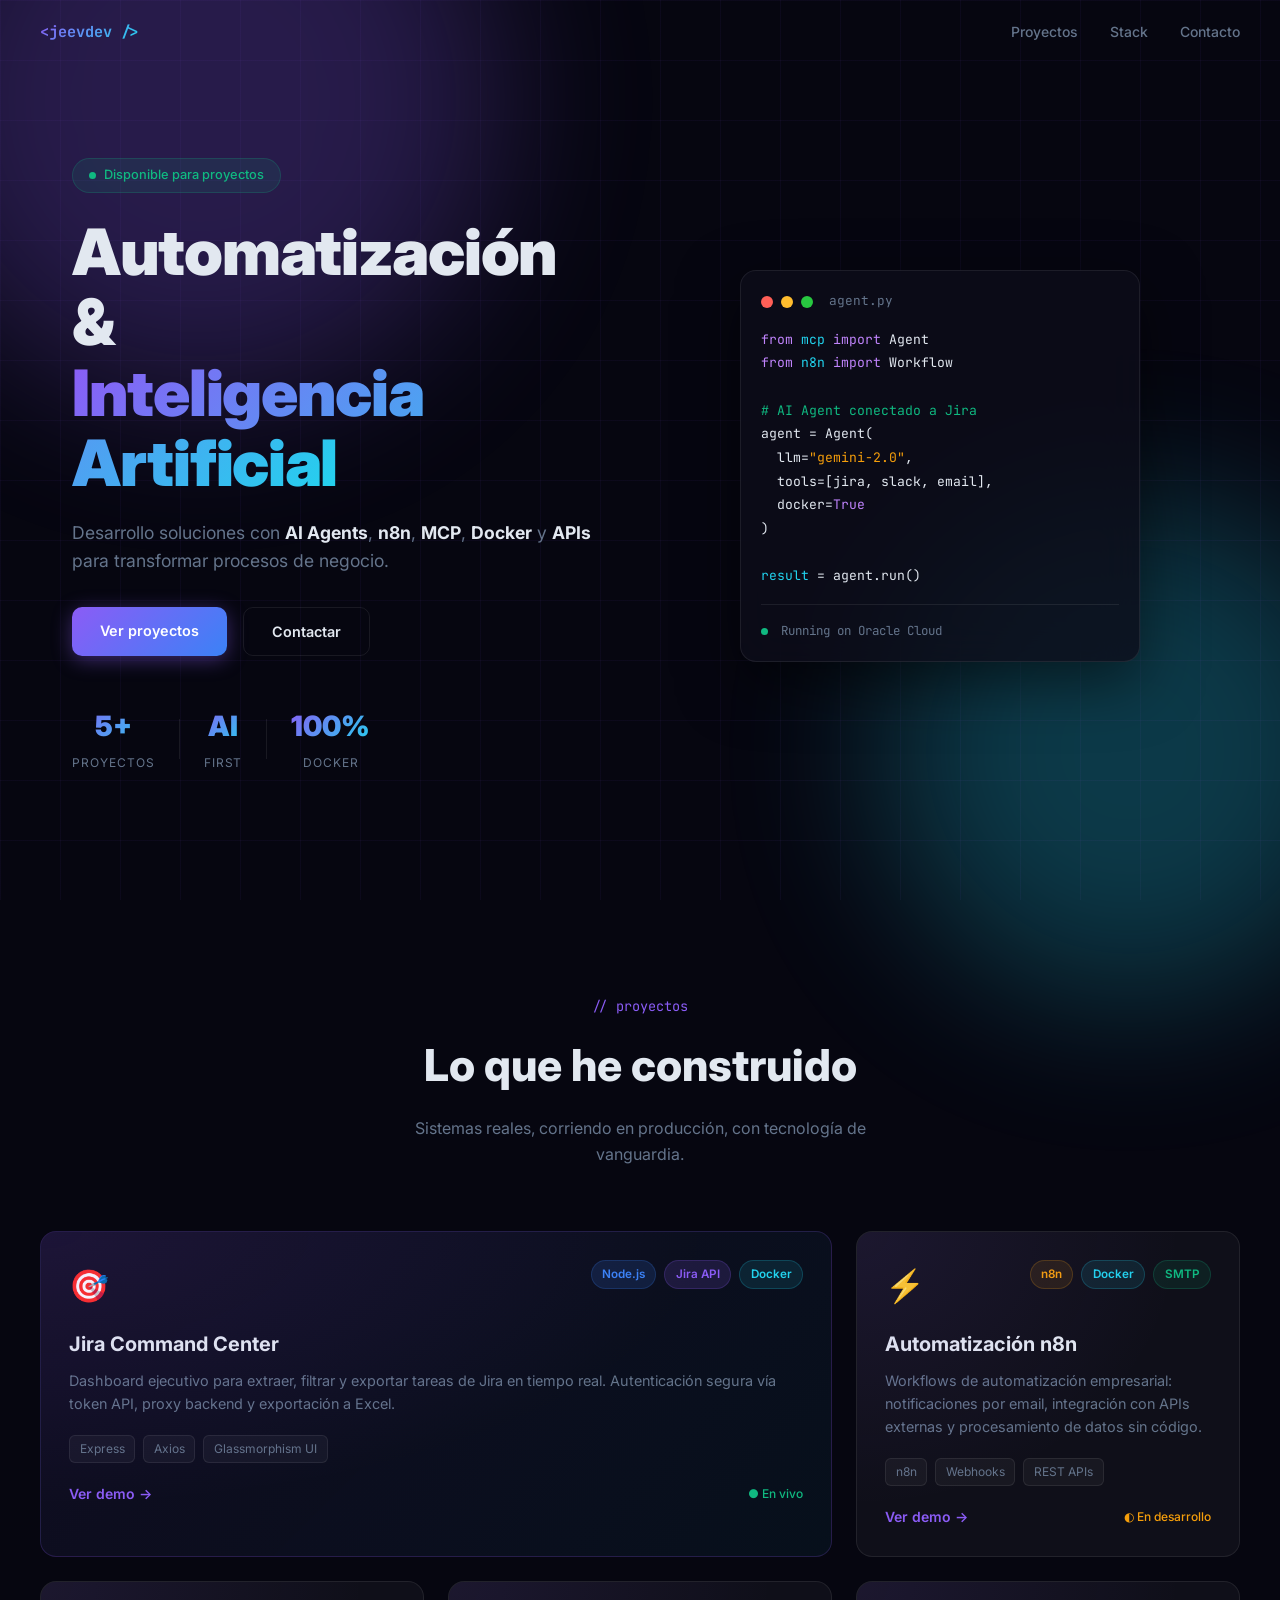
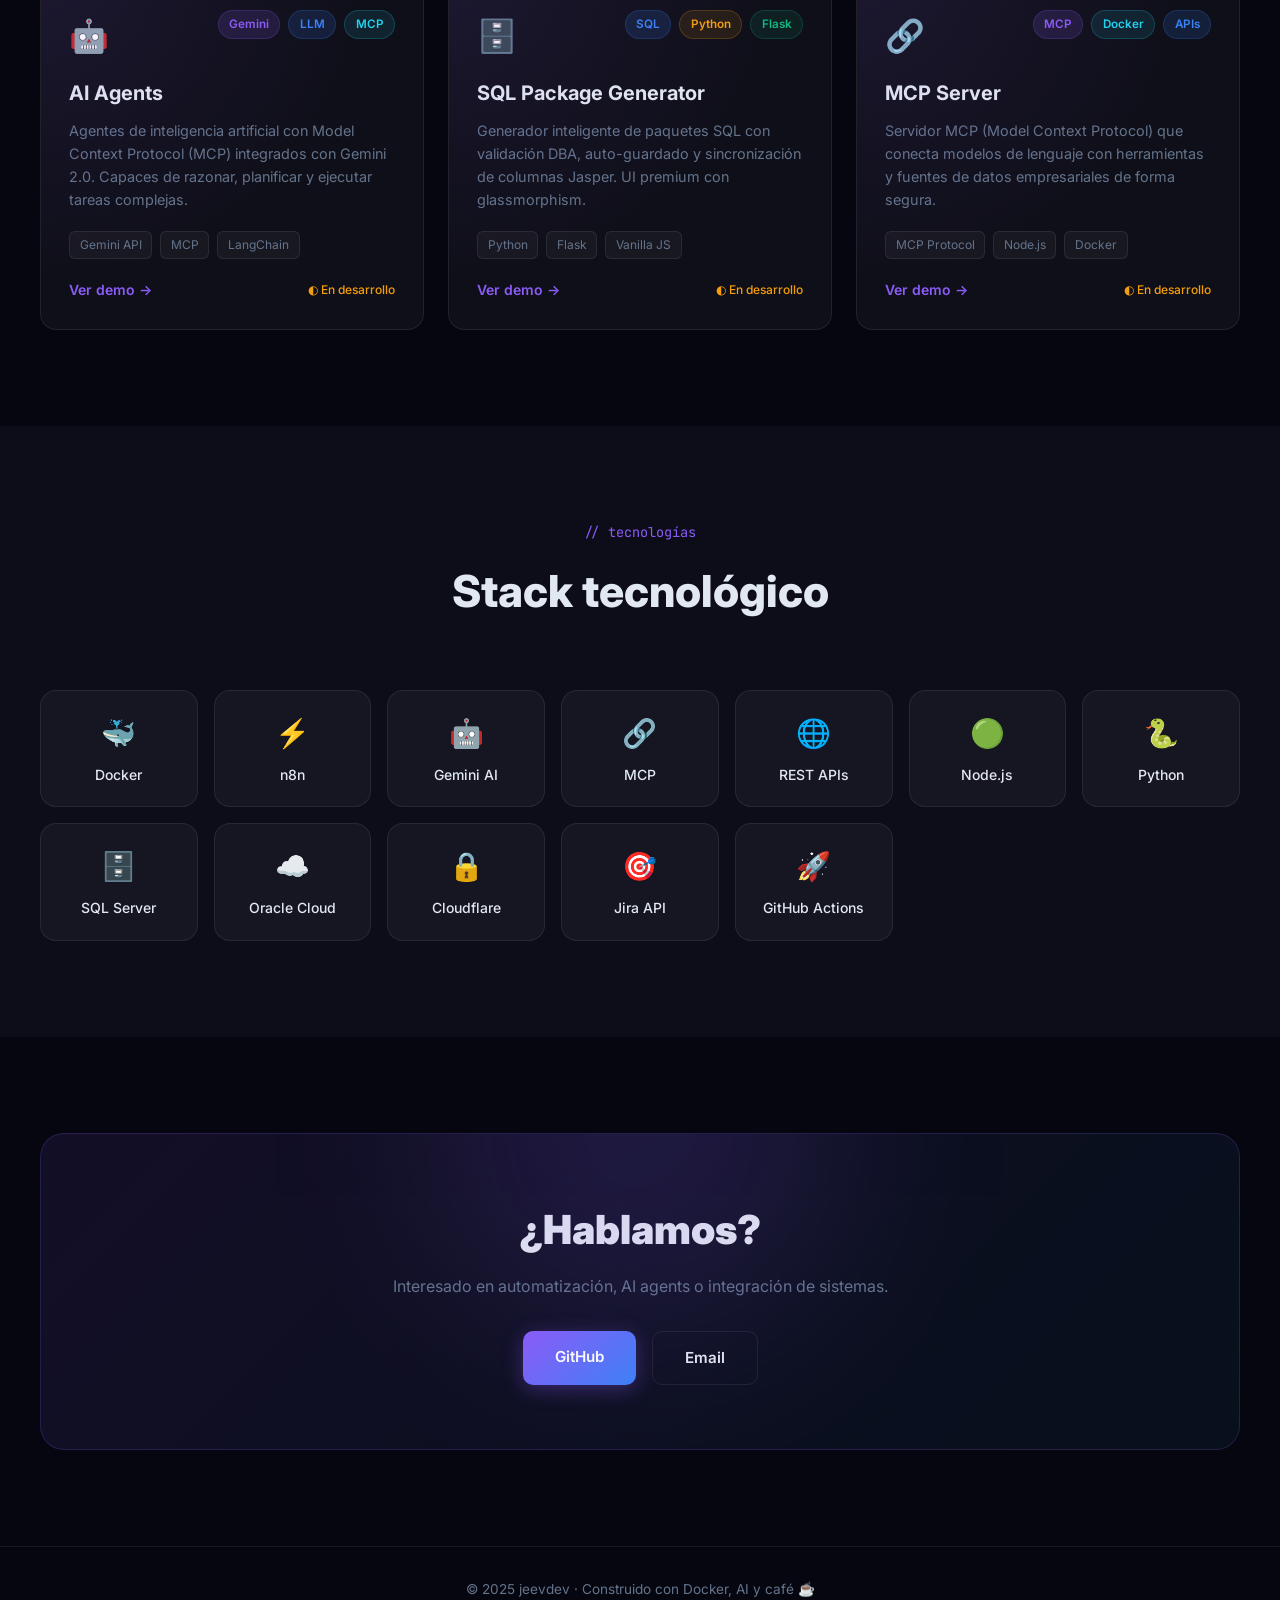
==== index.html @ 40d5c3b1 "feat: jeevdev portfolio inicial - AI Automation dev portfolio" ====
<!DOCTYPE html>
<html lang="es">
<head>
  <meta charset="UTF-8" />
  <meta name="viewport" content="width=device-width, initial-scale=1.0" />
  <title>jeevdev | Dev Portfolio — AI, Automation & APIs</title>
  <meta name="description" content="Portafolio de desarrollo jeevdev: AI Agents, n8n, MCP, Docker, APIs. Soluciones de automatización e inteligencia artificial." />
  <link rel="preconnect" href="https://fonts.googleapis.com" />
  <link href="https://fonts.googleapis.com/css2?family=Inter:wght@300;400;500;600;700;900&family=JetBrains+Mono:wght@400;700&display=swap" rel="stylesheet" />
  <link rel="stylesheet" href="styles.css" />
</head>
<body>

  <!-- ─── NAV ──────────────────────────────────────────── -->
  <nav class="nav" id="nav">
    <div class="nav-inner">
      <span class="nav-logo">&lt;jeevdev /&gt;</span>
      <ul class="nav-links">
        <li><a href="#proyectos">Proyectos</a></li>
        <li><a href="#stack">Stack</a></li>
        <li><a href="#contacto">Contacto</a></li>
      </ul>
    </div>
  </nav>

  <!-- ─── HERO ─────────────────────────────────────────── -->
  <section class="hero" id="hero">
    <div class="hero-bg">
      <div class="orb orb-1"></div>
      <div class="orb orb-2"></div>
      <div class="grid-bg"></div>
    </div>
    <div class="hero-content">
      <div class="hero-badge">
        <span class="badge-dot"></span>
        Disponible para proyectos
      </div>
      <h1 class="hero-title">
        Automatización &<br/>
        <span class="gradient-text">Inteligencia Artificial</span>
      </h1>
      <p class="hero-sub">
        Desarrollo soluciones con <strong>AI Agents</strong>, <strong>n8n</strong>, <strong>MCP</strong>,
        <strong>Docker</strong> y <strong>APIs</strong> para transformar procesos de negocio.
      </p>
      <div class="hero-ctas">
        <a href="#proyectos" class="btn btn-primary">Ver proyectos</a>
        <a href="#contacto" class="btn btn-ghost">Contactar</a>
      </div>
      <div class="hero-stats">
        <div class="stat">
          <span class="stat-num">5+</span>
          <span class="stat-label">Proyectos</span>
        </div>
        <div class="stat-divider"></div>
        <div class="stat">
          <span class="stat-num">AI</span>
          <span class="stat-label">First</span>
        </div>
        <div class="stat-divider"></div>
        <div class="stat">
          <span class="stat-num">100%</span>
          <span class="stat-label">Docker</span>
        </div>
      </div>
    </div>
    <div class="hero-visual">
      <div class="code-card">
        <div class="code-header">
          <span class="dot red"></span>
          <span class="dot yellow"></span>
          <span class="dot green"></span>
          <span class="code-title">agent.py</span>
        </div>
        <pre class="code-body"><span class="c-purple">from</span> <span class="c-cyan">mcp</span> <span class="c-purple">import</span> Agent
<span class="c-purple">from</span> <span class="c-cyan">n8n</span> <span class="c-purple">import</span> Workflow

<span class="c-green"># AI Agent conectado a Jira</span>
agent <span class="c-white">=</span> Agent(
  llm<span class="c-white">=</span><span class="c-yellow">"gemini-2.0"</span>,
  tools<span class="c-white">=</span>[jira, slack, email],
  docker<span class="c-white">=</span><span class="c-purple">True</span>
)

<span class="c-cyan">result</span> <span class="c-white">=</span> agent<span class="c-white">.</span>run()</pre>
        <div class="code-status">
          <span class="status-dot"></span> Running on Oracle Cloud
        </div>
      </div>
    </div>
  </section>

  <!-- ─── PROYECTOS ─────────────────────────────────────── -->
  <section class="section" id="proyectos">
    <div class="container">
      <div class="section-header">
        <span class="section-tag">// proyectos</span>
        <h2 class="section-title">Lo que he construido</h2>
        <p class="section-sub">Sistemas reales, corriendo en producción, con tecnología de vanguardia.</p>
      </div>

      <div class="projects-grid">

        <!-- Proyecto 1 -->
        <div class="project-card featured" id="proj-jira">
          <div class="card-glow"></div>
          <div class="card-top">
            <div class="card-icon">🎯</div>
            <div class="card-tags">
              <span class="tag tag-blue">Node.js</span>
              <span class="tag tag-purple">Jira API</span>
              <span class="tag tag-cyan">Docker</span>
            </div>
          </div>
          <h3 class="card-title">Jira Command Center</h3>
          <p class="card-desc">Dashboard ejecutivo para extraer, filtrar y exportar tareas de Jira en tiempo real. Autenticación segura vía token API, proxy backend y exportación a Excel.</p>
          <div class="card-stack">
            <span>Express</span><span>Axios</span><span>Glassmorphism UI</span>
          </div>
          <div class="card-footer">
            <a href="#" class="card-link demo-link" data-project="jira">Ver demo →</a>
            <span class="card-status online">● En vivo</span>
          </div>
        </div>

        <!-- Proyecto 2 -->
        <div class="project-card" id="proj-n8n">
          <div class="card-glow"></div>
          <div class="card-top">
            <div class="card-icon">⚡</div>
            <div class="card-tags">
              <span class="tag tag-orange">n8n</span>
              <span class="tag tag-cyan">Docker</span>
              <span class="tag tag-green">SMTP</span>
            </div>
          </div>
          <h3 class="card-title">Automatización n8n</h3>
          <p class="card-desc">Workflows de automatización empresarial: notificaciones por email, integración con APIs externas y procesamiento de datos sin código.</p>
          <div class="card-stack">
            <span>n8n</span><span>Webhooks</span><span>REST APIs</span>
          </div>
          <div class="card-footer">
            <a href="#" class="card-link demo-link" data-project="n8n">Ver demo →</a>
            <span class="card-status building">◐ En desarrollo</span>
          </div>
        </div>

        <!-- Proyecto 3 -->
        <div class="project-card" id="proj-ai">
          <div class="card-glow"></div>
          <div class="card-top">
            <div class="card-icon">🤖</div>
            <div class="card-tags">
              <span class="tag tag-purple">Gemini</span>
              <span class="tag tag-blue">LLM</span>
              <span class="tag tag-cyan">MCP</span>
            </div>
          </div>
          <h3 class="card-title">AI Agents</h3>
          <p class="card-desc">Agentes de inteligencia artificial con Model Context Protocol (MCP) integrados con Gemini 2.0. Capaces de razonar, planificar y ejecutar tareas complejas.</p>
          <div class="card-stack">
            <span>Gemini API</span><span>MCP</span><span>LangChain</span>
          </div>
          <div class="card-footer">
            <a href="#" class="card-link demo-link" data-project="ai">Ver demo →</a>
            <span class="card-status building">◐ En desarrollo</span>
          </div>
        </div>

        <!-- Proyecto 4 -->
        <div class="project-card" id="proj-sql">
          <div class="card-glow"></div>
          <div class="card-top">
            <div class="card-icon">🗄️</div>
            <div class="card-tags">
              <span class="tag tag-blue">SQL</span>
              <span class="tag tag-orange">Python</span>
              <span class="tag tag-green">Flask</span>
            </div>
          </div>
          <h3 class="card-title">SQL Package Generator</h3>
          <p class="card-desc">Generador inteligente de paquetes SQL con validación DBA, auto-guardado y sincronización de columnas Jasper. UI premium con glassmorphism.</p>
          <div class="card-stack">
            <span>Python</span><span>Flask</span><span>Vanilla JS</span>
          </div>
          <div class="card-footer">
            <a href="#" class="card-link demo-link" data-project="sql">Ver demo →</a>
            <span class="card-status building">◐ En desarrollo</span>
          </div>
        </div>

        <!-- Proyecto 5 -->
        <div class="project-card" id="proj-mcp">
          <div class="card-glow"></div>
          <div class="card-top">
            <div class="card-icon">🔗</div>
            <div class="card-tags">
              <span class="tag tag-purple">MCP</span>
              <span class="tag tag-cyan">Docker</span>
              <span class="tag tag-blue">APIs</span>
            </div>
          </div>
          <h3 class="card-title">MCP Server</h3>
          <p class="card-desc">Servidor MCP (Model Context Protocol) que conecta modelos de lenguaje con herramientas y fuentes de datos empresariales de forma segura.</p>
          <div class="card-stack">
            <span>MCP Protocol</span><span>Node.js</span><span>Docker</span>
          </div>
          <div class="card-footer">
            <a href="#" class="card-link demo-link" data-project="mcp">Ver demo →</a>
            <span class="card-status building">◐ En desarrollo</span>
          </div>
        </div>

      </div>
    </div>
  </section>

  <!-- ─── STACK ─────────────────────────────────────────── -->
  <section class="section section-dark" id="stack">
    <div class="container">
      <div class="section-header">
        <span class="section-tag">// tecnologías</span>
        <h2 class="section-title">Stack tecnológico</h2>
      </div>
      <div class="stack-grid">
        <div class="stack-item"><span class="stack-icon">🐳</span><span>Docker</span></div>
        <div class="stack-item"><span class="stack-icon">⚡</span><span>n8n</span></div>
        <div class="stack-item"><span class="stack-icon">🤖</span><span>Gemini AI</span></div>
        <div class="stack-item"><span class="stack-icon">🔗</span><span>MCP</span></div>
        <div class="stack-item"><span class="stack-icon">🌐</span><span>REST APIs</span></div>
        <div class="stack-item"><span class="stack-icon">🟢</span><span>Node.js</span></div>
        <div class="stack-item"><span class="stack-icon">🐍</span><span>Python</span></div>
        <div class="stack-item"><span class="stack-icon">🗄️</span><span>SQL Server</span></div>
        <div class="stack-item"><span class="stack-icon">☁️</span><span>Oracle Cloud</span></div>
        <div class="stack-item"><span class="stack-icon">🔒</span><span>Cloudflare</span></div>
        <div class="stack-item"><span class="stack-icon">🎯</span><span>Jira API</span></div>
        <div class="stack-item"><span class="stack-icon">🚀</span><span>GitHub Actions</span></div>
      </div>
    </div>
  </section>

  <!-- ─── CONTACTO ──────────────────────────────────────── -->
  <section class="section" id="contacto">
    <div class="container">
      <div class="contact-card">
        <div class="orb orb-contact"></div>
        <h2 class="contact-title">¿Hablamos?</h2>
        <p class="contact-sub">Interesado en automatización, AI agents o integración de sistemas.</p>
        <div class="contact-links">
          <a href="https://github.com/prosjeventos" class="contact-btn" target="_blank" rel="noopener"><!-- GitHub URL: actualizar si cambias tu username -->
            <span>GitHub</span>
          </a>
          <a href="mailto:prosjeventos@gmail.com" class="contact-btn contact-btn-ghost">
            <span>Email</span>
          </a>
        </div>
      </div>
    </div>
  </section>

  <!-- ─── FOOTER ────────────────────────────────────────── -->
  <footer class="footer">
    <p>© 2025 jeevdev · Construido con Docker, AI y café ☕</p>
  </footer>

  <script src="main.js"></script>
</body>
</html>
---- styles.css ----
/* ═══════════════════════════════════════════════
   ProjeventoS Portfolio — styles.css
   Dark theme, glassmorphism, premium feel
═══════════════════════════════════════════════ */

*, *::before, *::after { box-sizing: border-box; margin: 0; padding: 0; }

:root {
  --bg:        #060610;
  --bg2:       #0d0d1a;
  --surface:   rgba(255,255,255,0.04);
  --border:    rgba(255,255,255,0.08);
  --purple:    #8b5cf6;
  --cyan:      #22d3ee;
  --blue:      #3b82f6;
  --green:     #10b981;
  --orange:    #f59e0b;
  --text:      #e2e8f0;
  --muted:     #64748b;
  --radius:    16px;
}

html { scroll-behavior: smooth; }

body {
  font-family: 'Inter', sans-serif;
  background: var(--bg);
  color: var(--text);
  overflow-x: hidden;
  line-height: 1.6;
}

/* ─── NAV ──────────────────────────────────── */
.nav {
  position: fixed; top: 0; left: 0; right: 0;
  z-index: 100;
  padding: 0 2rem;
  border-bottom: 1px solid transparent;
  transition: all .3s ease;
}
.nav.scrolled {
  background: rgba(6,6,16,.85);
  backdrop-filter: blur(20px);
  border-color: var(--border);
}
.nav-inner {
  max-width: 1200px; margin: 0 auto;
  display: flex; align-items: center;
  justify-content: space-between;
  height: 64px;
}
.nav-logo {
  font-family: 'JetBrains Mono', monospace;
  font-size: .95rem; font-weight: 700;
  background: linear-gradient(135deg, var(--purple), var(--cyan));
  -webkit-background-clip: text; -webkit-text-fill-color: transparent;
}
.nav-links { list-style: none; display: flex; gap: 2rem; }
.nav-links a {
  color: var(--muted); text-decoration: none;
  font-size: .875rem; font-weight: 500;
  transition: color .2s;
}
.nav-links a:hover { color: var(--text); }

/* ─── HERO ─────────────────────────────────── */
.hero {
  min-height: 100vh;
  display: flex; align-items: center;
  padding: 6rem 2rem 4rem;
  position: relative; overflow: hidden;
  max-width: 1200px; margin: 0 auto;
  gap: 4rem;
}
.hero-bg {
  position: fixed; inset: 0; z-index: -1; pointer-events: none;
}
.orb {
  position: absolute; border-radius: 50%;
  filter: blur(80px); opacity: .25;
}
.orb-1 {
  width: 600px; height: 600px;
  background: var(--purple);
  top: -200px; left: -100px;
  animation: float 8s ease-in-out infinite;
}
.orb-2 {
  width: 500px; height: 500px;
  background: var(--cyan);
  bottom: -100px; right: -100px;
  animation: float 10s ease-in-out infinite reverse;
}
.grid-bg {
  position: absolute; inset: 0;
  background-image:
    linear-gradient(rgba(139,92,246,.05) 1px, transparent 1px),
    linear-gradient(90deg, rgba(139,92,246,.05) 1px, transparent 1px);
  background-size: 60px 60px;
}
@keyframes float {
  0%,100% { transform: translateY(0) scale(1); }
  50%      { transform: translateY(-30px) scale(1.05); }
}

.hero-content { flex: 1; max-width: 600px; }
.hero-badge {
  display: inline-flex; align-items: center; gap: .5rem;
  background: rgba(16,185,129,.1);
  border: 1px solid rgba(16,185,129,.2);
  color: var(--green);
  padding: .4rem 1rem; border-radius: 99px;
  font-size: .8rem; font-weight: 500;
  margin-bottom: 1.5rem;
}
.badge-dot {
  width: 7px; height: 7px; border-radius: 50%;
  background: var(--green);
  animation: pulse 2s ease-in-out infinite;
}
@keyframes pulse {
  0%,100% { opacity: 1; }
  50%      { opacity: .3; }
}
.hero-title {
  font-size: clamp(2.5rem, 5vw, 4rem);
  font-weight: 900; line-height: 1.1;
  letter-spacing: -.02em;
  margin-bottom: 1.25rem;
}
.gradient-text {
  background: linear-gradient(135deg, var(--purple) 0%, var(--cyan) 100%);
  -webkit-background-clip: text; -webkit-text-fill-color: transparent;
}
.hero-sub {
  color: var(--muted); font-size: 1.1rem;
  margin-bottom: 2rem; max-width: 520px;
}
.hero-sub strong { color: var(--text); }
.hero-ctas { display: flex; gap: 1rem; flex-wrap: wrap; margin-bottom: 3rem; }
.btn {
  padding: .75rem 1.75rem; border-radius: 10px;
  font-size: .9rem; font-weight: 600;
  text-decoration: none; transition: all .2s; cursor: pointer;
}
.btn-primary {
  background: linear-gradient(135deg, var(--purple), var(--blue));
  color: #fff; border: none;
  box-shadow: 0 4px 20px rgba(139,92,246,.4);
}
.btn-primary:hover { transform: translateY(-2px); box-shadow: 0 8px 30px rgba(139,92,246,.5); }
.btn-ghost {
  background: transparent; color: var(--text);
  border: 1px solid var(--border);
}
.btn-ghost:hover { background: var(--surface); border-color: var(--purple); }

.hero-stats { display: flex; align-items: center; gap: 1.5rem; }
.stat { text-align: center; }
.stat-num {
  display: block; font-size: 1.75rem; font-weight: 900;
  background: linear-gradient(135deg, var(--purple), var(--cyan));
  -webkit-background-clip: text; -webkit-text-fill-color: transparent;
}
.stat-label { font-size: .75rem; color: var(--muted); text-transform: uppercase; letter-spacing: .08em; }
.stat-divider { width: 1px; height: 40px; background: var(--border); }

/* ─── CODE CARD ─────────────────────────────── */
.hero-visual { flex: 1; display: flex; justify-content: center; }
.code-card {
  background: rgba(13,13,26,.8);
  border: 1px solid var(--border);
  border-radius: var(--radius);
  backdrop-filter: blur(20px);
  padding: 1.25rem;
  width: 100%; max-width: 400px;
  box-shadow: 0 20px 60px rgba(0,0,0,.5);
  animation: float 7s ease-in-out infinite;
}
.code-header {
  display: flex; align-items: center; gap: .5rem;
  margin-bottom: 1rem;
}
.dot { width: 12px; height: 12px; border-radius: 50%; }
.dot.red    { background: #ff5f57; }
.dot.yellow { background: #ffbd2e; }
.dot.green  { background: #28c840; }
.code-title { font-family: 'JetBrains Mono', monospace; font-size: .8rem; color: var(--muted); margin-left: .5rem; }
.code-body {
  font-family: 'JetBrains Mono', monospace;
  font-size: .82rem; line-height: 1.8;
  background: none; border: none; padding: 0;
  white-space: pre;
}
.c-purple { color: #c084fc; }
.c-cyan   { color: var(--cyan); }
.c-green  { color: var(--green); }
.c-yellow { color: var(--orange); }
.c-white  { color: var(--text); }
.code-status {
  margin-top: 1rem; padding-top: 1rem;
  border-top: 1px solid var(--border);
  font-size: .78rem; color: var(--muted);
  font-family: 'JetBrains Mono', monospace;
}
.status-dot {
  display: inline-block; width: 7px; height: 7px;
  background: var(--green); border-radius: 50%;
  animation: pulse 2s infinite; margin-right: .4rem;
}

/* ─── SECTIONS ──────────────────────────────── */
.section { padding: 6rem 2rem; }
.section-dark { background: var(--bg2); }
.container { max-width: 1200px; margin: 0 auto; }
.section-header { text-align: center; margin-bottom: 4rem; }
.section-tag {
  font-family: 'JetBrains Mono', monospace;
  font-size: .85rem; color: var(--purple);
  display: block; margin-bottom: .75rem;
}
.section-title { font-size: clamp(2rem, 4vw, 2.75rem); font-weight: 800; margin-bottom: 1rem; }
.section-sub { color: var(--muted); max-width: 500px; margin: 0 auto; }

/* ─── PROJECT CARDS ─────────────────────────── */
.projects-grid {
  display: grid;
  grid-template-columns: repeat(auto-fill, minmax(320px, 1fr));
  gap: 1.5rem;
}
.project-card {
  background: var(--surface);
  border: 1px solid var(--border);
  border-radius: var(--radius);
  padding: 1.75rem;
  position: relative; overflow: hidden;
  transition: all .3s ease;
  cursor: default;
}
.project-card:hover {
  border-color: rgba(139,92,246,.4);
  transform: translateY(-4px);
  box-shadow: 0 20px 40px rgba(0,0,0,.4);
}
.project-card.featured {
  grid-column: span 2;
  background: linear-gradient(135deg, rgba(139,92,246,.08), rgba(34,211,238,.05));
  border-color: rgba(139,92,246,.2);
}
.card-glow {
  position: absolute; inset: 0;
  background: radial-gradient(ellipse at top left, rgba(139,92,246,.1), transparent 60%);
  pointer-events: none;
}
.card-top { display: flex; align-items: flex-start; justify-content: space-between; margin-bottom: 1rem; }
.card-icon { font-size: 2rem; }
.card-tags { display: flex; gap: .5rem; flex-wrap: wrap; justify-content: flex-end; }
.tag {
  padding: .25rem .65rem; border-radius: 99px;
  font-size: .73rem; font-weight: 600;
}
.tag-blue   { background: rgba(59,130,246,.15); color: var(--blue); border: 1px solid rgba(59,130,246,.2); }
.tag-purple { background: rgba(139,92,246,.15); color: var(--purple); border: 1px solid rgba(139,92,246,.2); }
.tag-cyan   { background: rgba(34,211,238,.1); color: var(--cyan); border: 1px solid rgba(34,211,238,.2); }
.tag-orange { background: rgba(245,158,11,.1); color: var(--orange); border: 1px solid rgba(245,158,11,.2); }
.tag-green  { background: rgba(16,185,129,.1); color: var(--green); border: 1px solid rgba(16,185,129,.2); }

.card-title { font-size: 1.25rem; font-weight: 700; margin-bottom: .6rem; }
.card-desc  { color: var(--muted); font-size: .9rem; line-height: 1.6; margin-bottom: 1.25rem; }
.card-stack {
  display: flex; gap: .5rem; flex-wrap: wrap; margin-bottom: 1.25rem;
}
.card-stack span {
  font-size: .75rem; color: var(--muted);
  padding: .2rem .6rem;
  background: rgba(255,255,255,.04);
  border-radius: 6px;
  border: 1px solid var(--border);
}
.card-footer { display: flex; align-items: center; justify-content: space-between; }
.card-link {
  color: var(--purple); text-decoration: none; font-size: .875rem; font-weight: 600;
  transition: color .2s;
}
.card-link:hover { color: var(--cyan); }
.card-status { font-size: .75rem; font-weight: 500; }
.card-status.online  { color: var(--green); }
.card-status.building { color: var(--orange); }

/* ─── STACK GRID ────────────────────────────── */
.stack-grid {
  display: grid;
  grid-template-columns: repeat(auto-fill, minmax(140px, 1fr));
  gap: 1rem;
}
.stack-item {
  background: var(--surface);
  border: 1px solid var(--border);
  border-radius: var(--radius);
  padding: 1.25rem 1rem;
  display: flex; flex-direction: column;
  align-items: center; gap: .5rem;
  font-size: .875rem; font-weight: 500;
  transition: all .25s;
}
.stack-item:hover {
  border-color: rgba(139,92,246,.4);
  background: rgba(139,92,246,.06);
  transform: translateY(-3px);
}
.stack-icon { font-size: 1.75rem; }

/* ─── CONTACT ───────────────────────────────── */
.contact-card {
  background: linear-gradient(135deg, rgba(139,92,246,.1), rgba(34,211,238,.05));
  border: 1px solid rgba(139,92,246,.2);
  border-radius: 24px;
  padding: 4rem 2rem;
  text-align: center;
  position: relative; overflow: hidden;
}
.orb-contact {
  width: 400px; height: 400px;
  background: var(--purple);
  position: absolute; top: -200px; left: 50%; transform: translateX(-50%);
  filter: blur(100px); opacity: .15;
}
.contact-title { font-size: 2.5rem; font-weight: 900; margin-bottom: .75rem; }
.contact-sub { color: var(--muted); margin-bottom: 2rem; }
.contact-links { display: flex; gap: 1rem; justify-content: center; flex-wrap: wrap; }
.contact-btn {
  padding: .85rem 2rem; border-radius: 10px;
  font-size: .95rem; font-weight: 600;
  text-decoration: none; transition: all .2s;
  background: linear-gradient(135deg, var(--purple), var(--blue));
  color: #fff;
  box-shadow: 0 4px 20px rgba(139,92,246,.35);
}
.contact-btn:hover { transform: translateY(-2px); box-shadow: 0 8px 30px rgba(139,92,246,.5); }
.contact-btn-ghost {
  background: transparent; color: var(--text);
  border: 1px solid var(--border);
  box-shadow: none;
}
.contact-btn-ghost:hover { background: var(--surface); border-color: var(--purple); }

/* ─── FOOTER ────────────────────────────────── */
.footer {
  text-align: center; padding: 2rem;
  border-top: 1px solid var(--border);
  color: var(--muted); font-size: .85rem;
}

/* ─── ANIMATIONS ────────────────────────────── */
.animate-in {
  opacity: 0;
  transform: translateY(24px);
  transition: opacity .5s ease, transform .5s ease;
}
.animate-in.visible {
  opacity: 1;
  transform: translateY(0);
}

/* ─── RESPONSIVE ────────────────────────────── */
@media (max-width: 900px) {
  .hero { flex-direction: column; text-align: center; padding-top: 8rem; }
  .hero-ctas { justify-content: center; }
  .hero-stats { justify-content: center; }
  .hero-sub { margin: 0 auto 2rem; }
  .project-card.featured { grid-column: span 1; }
  .hero-visual { width: 100%; }
}
@media (max-width: 600px) {
  .nav-links { display: none; }
  .projects-grid { grid-template-columns: 1fr; }
  .stack-grid { grid-template-columns: repeat(3, 1fr); }
}
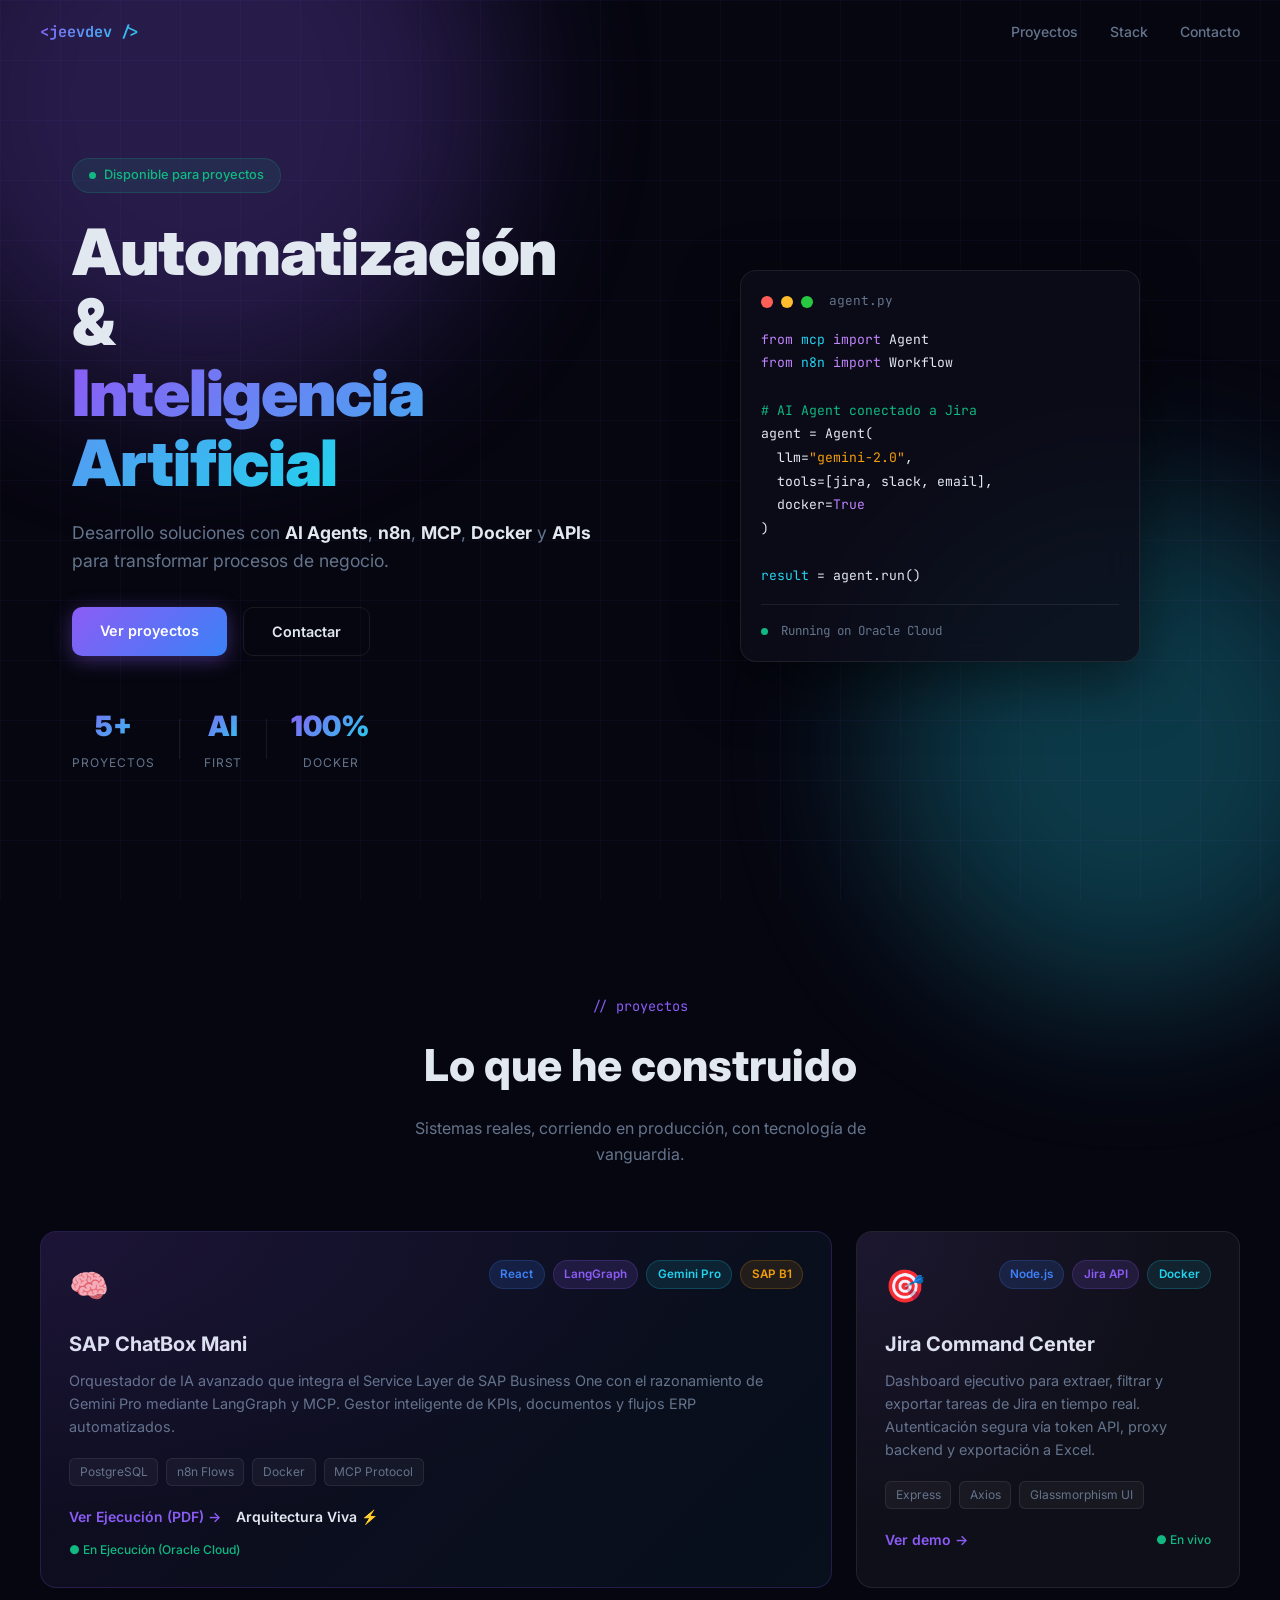
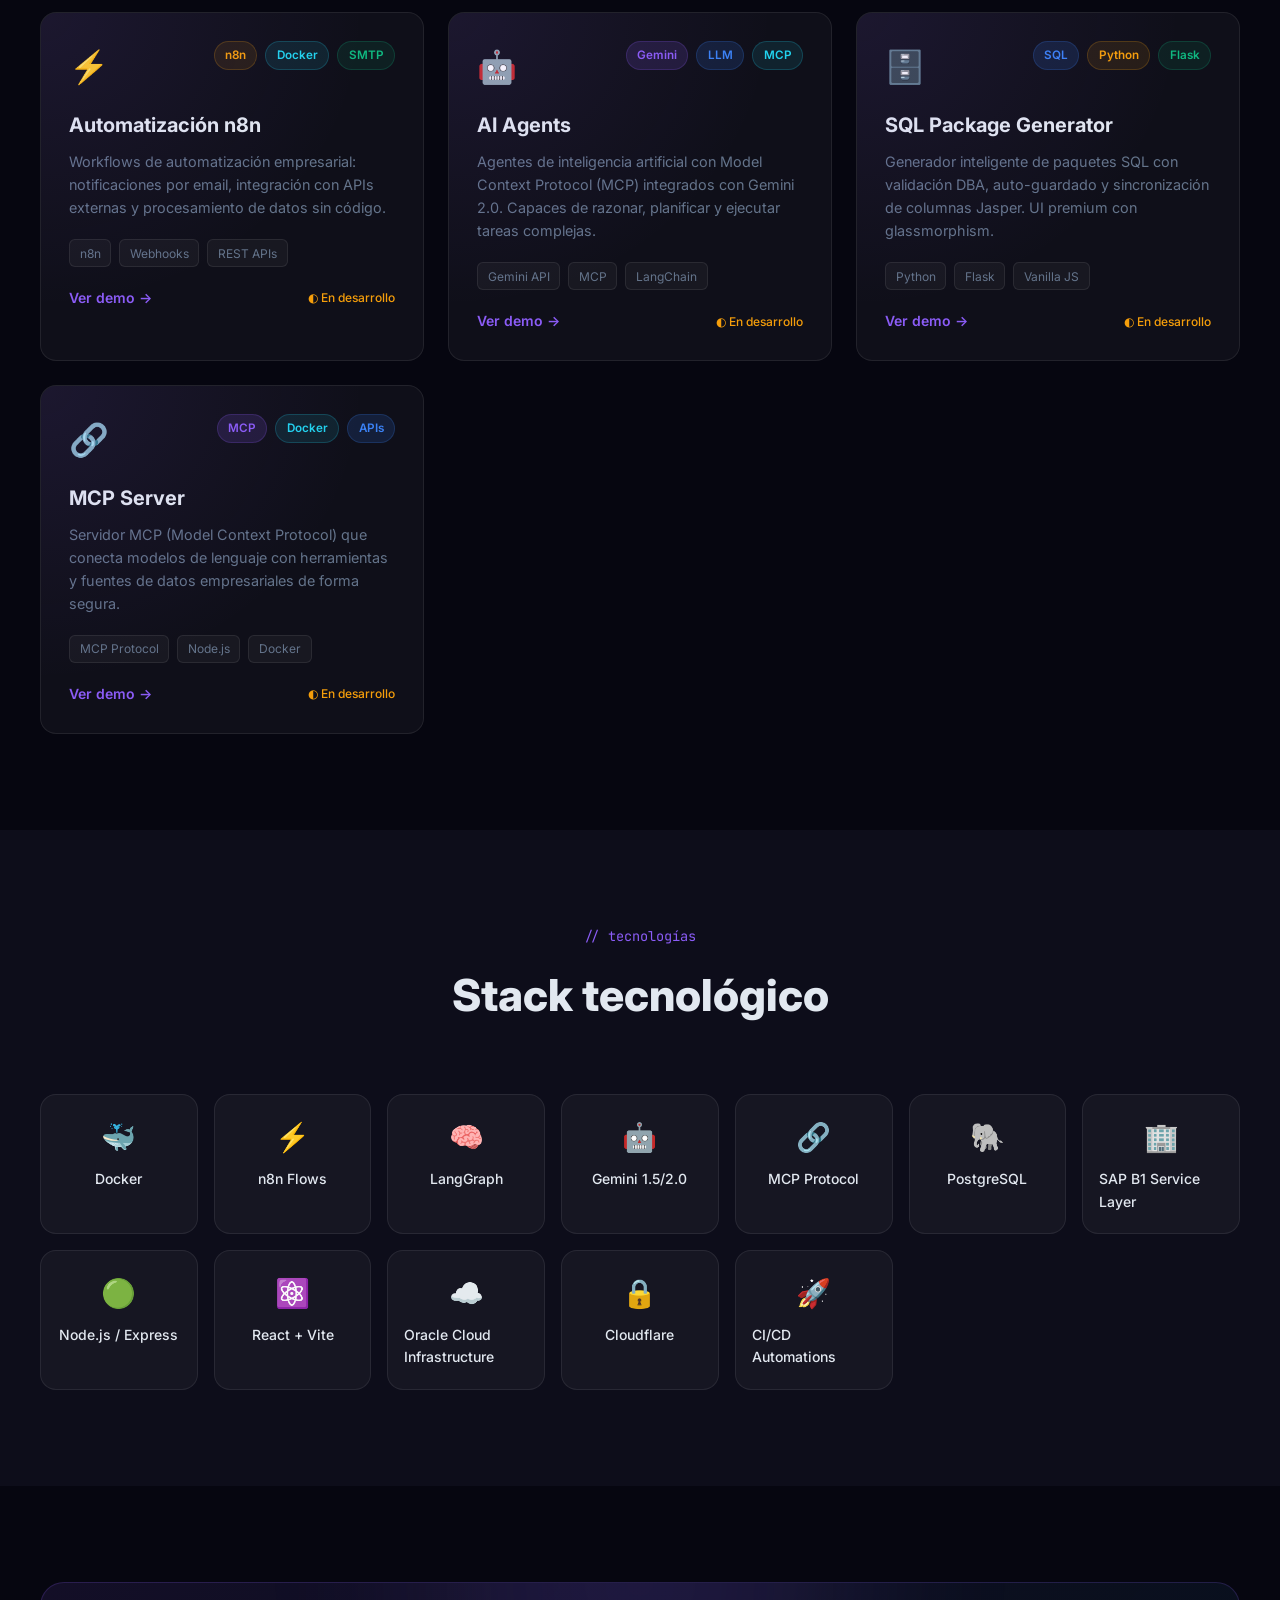
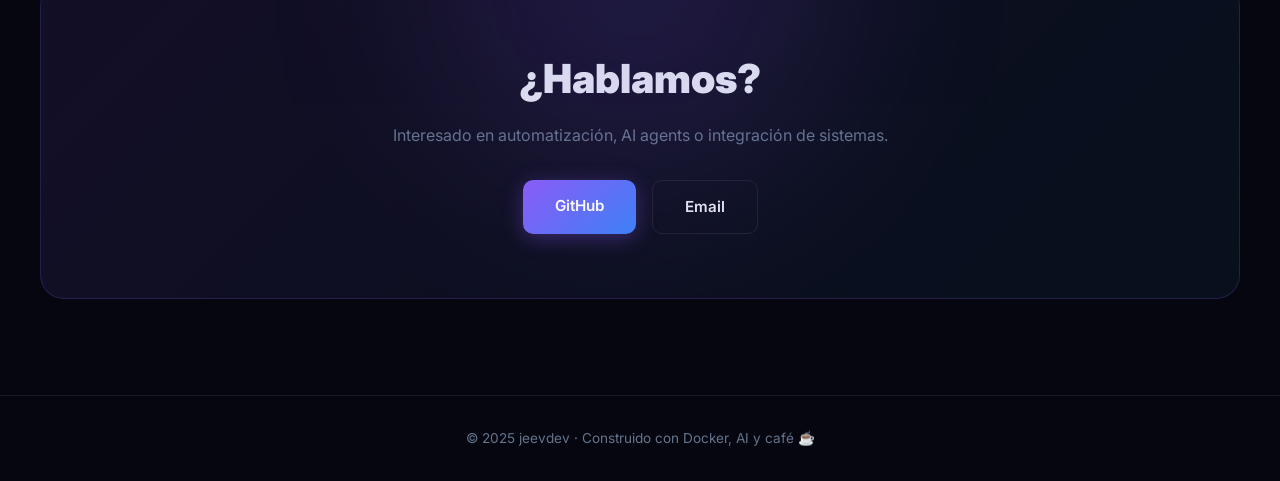
==== commit b5a9146e: "feat: add SAP ChatBox Mani project with interactive architecture and pdf evidence" ====
--- a/index.html
+++ b/index.html
@@ -101,8 +101,34 @@
 
       <div class="projects-grid">
 
-        <!-- Proyecto 1 -->
-        <div class="project-card featured" id="proj-jira">
+        <!-- SAP ChatBox Mani (Featured Project) -->
+        <div class="project-card featured" id="proj-chatbox-mani">
+          <div class="card-glow"></div>
+          <div class="card-top">
+            <div class="card-icon">🧠</div>
+            <div class="card-tags">
+              <span class="tag tag-blue">React</span>
+              <span class="tag tag-purple">LangGraph</span>
+              <span class="tag tag-cyan">Gemini Pro</span>
+              <span class="tag tag-orange">SAP B1</span>
+            </div>
+          </div>
+          <h3 class="card-title">SAP ChatBox Mani</h3>
+          <p class="card-desc">Orquestador de IA avanzado que integra el Service Layer de SAP Business One con el razonamiento de Gemini Pro mediante LangGraph y MCP. Gestor inteligente de KPIs, documentos y flujos ERP automatizados.</p>
+          <div class="card-stack">
+            <span>PostgreSQL</span><span>n8n Flows</span><span>Docker</span><span>MCP Protocol</span>
+          </div>
+          <div class="card-footer" style="flex-direction: column; align-items: flex-start; gap: 12px;">
+            <div style="display: flex; gap: 15px; width: 100%;">
+              <a href="assets/docs/sap-chatbox-execution.pdf" target="_blank" class="card-link demo-link" style="margin-right:0">Ver Ejecución (PDF) →</a>
+              <a href="assets/docs/sap-chatbox-architecture.html" target="_blank" class="card-link" style="color: var(--accent-cyan); font-weight: 600;">Arquitectura Viva ⚡</a>
+            </div>
+            <span class="card-status online">● En Ejecución (Oracle Cloud)</span>
+          </div>
+        </div>
+
+        <!-- Proyecto 1 (Previously Featured) -->
+        <div class="project-card" id="proj-jira">
           <div class="card-glow"></div>
           <div class="card-top">
             <div class="card-icon">🎯</div>
@@ -224,17 +250,17 @@
       </div>
       <div class="stack-grid">
         <div class="stack-item"><span class="stack-icon">🐳</span><span>Docker</span></div>
-        <div class="stack-item"><span class="stack-icon">⚡</span><span>n8n</span></div>
-        <div class="stack-item"><span class="stack-icon">🤖</span><span>Gemini AI</span></div>
-        <div class="stack-item"><span class="stack-icon">🔗</span><span>MCP</span></div>
-        <div class="stack-item"><span class="stack-icon">🌐</span><span>REST APIs</span></div>
-        <div class="stack-item"><span class="stack-icon">🟢</span><span>Node.js</span></div>
-        <div class="stack-item"><span class="stack-icon">🐍</span><span>Python</span></div>
-        <div class="stack-item"><span class="stack-icon">🗄️</span><span>SQL Server</span></div>
-        <div class="stack-item"><span class="stack-icon">☁️</span><span>Oracle Cloud</span></div>
+        <div class="stack-item"><span class="stack-icon">⚡</span><span>n8n Flows</span></div>
+        <div class="stack-item"><span class="stack-icon">🧠</span><span>LangGraph</span></div>
+        <div class="stack-item"><span class="stack-icon">🤖</span><span>Gemini 1.5/2.0</span></div>
+        <div class="stack-item"><span class="stack-icon">🔗</span><span>MCP Protocol</span></div>
+        <div class="stack-item"><span class="stack-icon">🐘</span><span>PostgreSQL</span></div>
+        <div class="stack-item"><span class="stack-icon">🏢</span><span>SAP B1 Service Layer</span></div>
+        <div class="stack-item"><span class="stack-icon">🟢</span><span>Node.js / Express</span></div>
+        <div class="stack-item"><span class="stack-icon">⚛️</span><span>React + Vite</span></div>
+        <div class="stack-item"><span class="stack-icon">☁️</span><span>Oracle Cloud Infrastructure</span></div>
         <div class="stack-item"><span class="stack-icon">🔒</span><span>Cloudflare</span></div>
-        <div class="stack-item"><span class="stack-icon">🎯</span><span>Jira API</span></div>
-        <div class="stack-item"><span class="stack-icon">🚀</span><span>GitHub Actions</span></div>
+        <div class="stack-item"><span class="stack-icon">🚀</span><span>CI/CD Automations</span></div>
       </div>
     </div>
   </section>
@@ -247,7 +273,7 @@
         <h2 class="contact-title">¿Hablamos?</h2>
         <p class="contact-sub">Interesado en automatización, AI agents o integración de sistemas.</p>
         <div class="contact-links">
-          <a href="https://github.com/prosjeventos" class="contact-btn" target="_blank" rel="noopener"><!-- GitHub URL: actualizar si cambias tu username -->
+          <a href="https://github.com/jeevdev-dev" class="contact-btn" target="_blank" rel="noopener">
             <span>GitHub</span>
           </a>
           <a href="mailto:prosjeventos@gmail.com" class="contact-btn contact-btn-ghost">
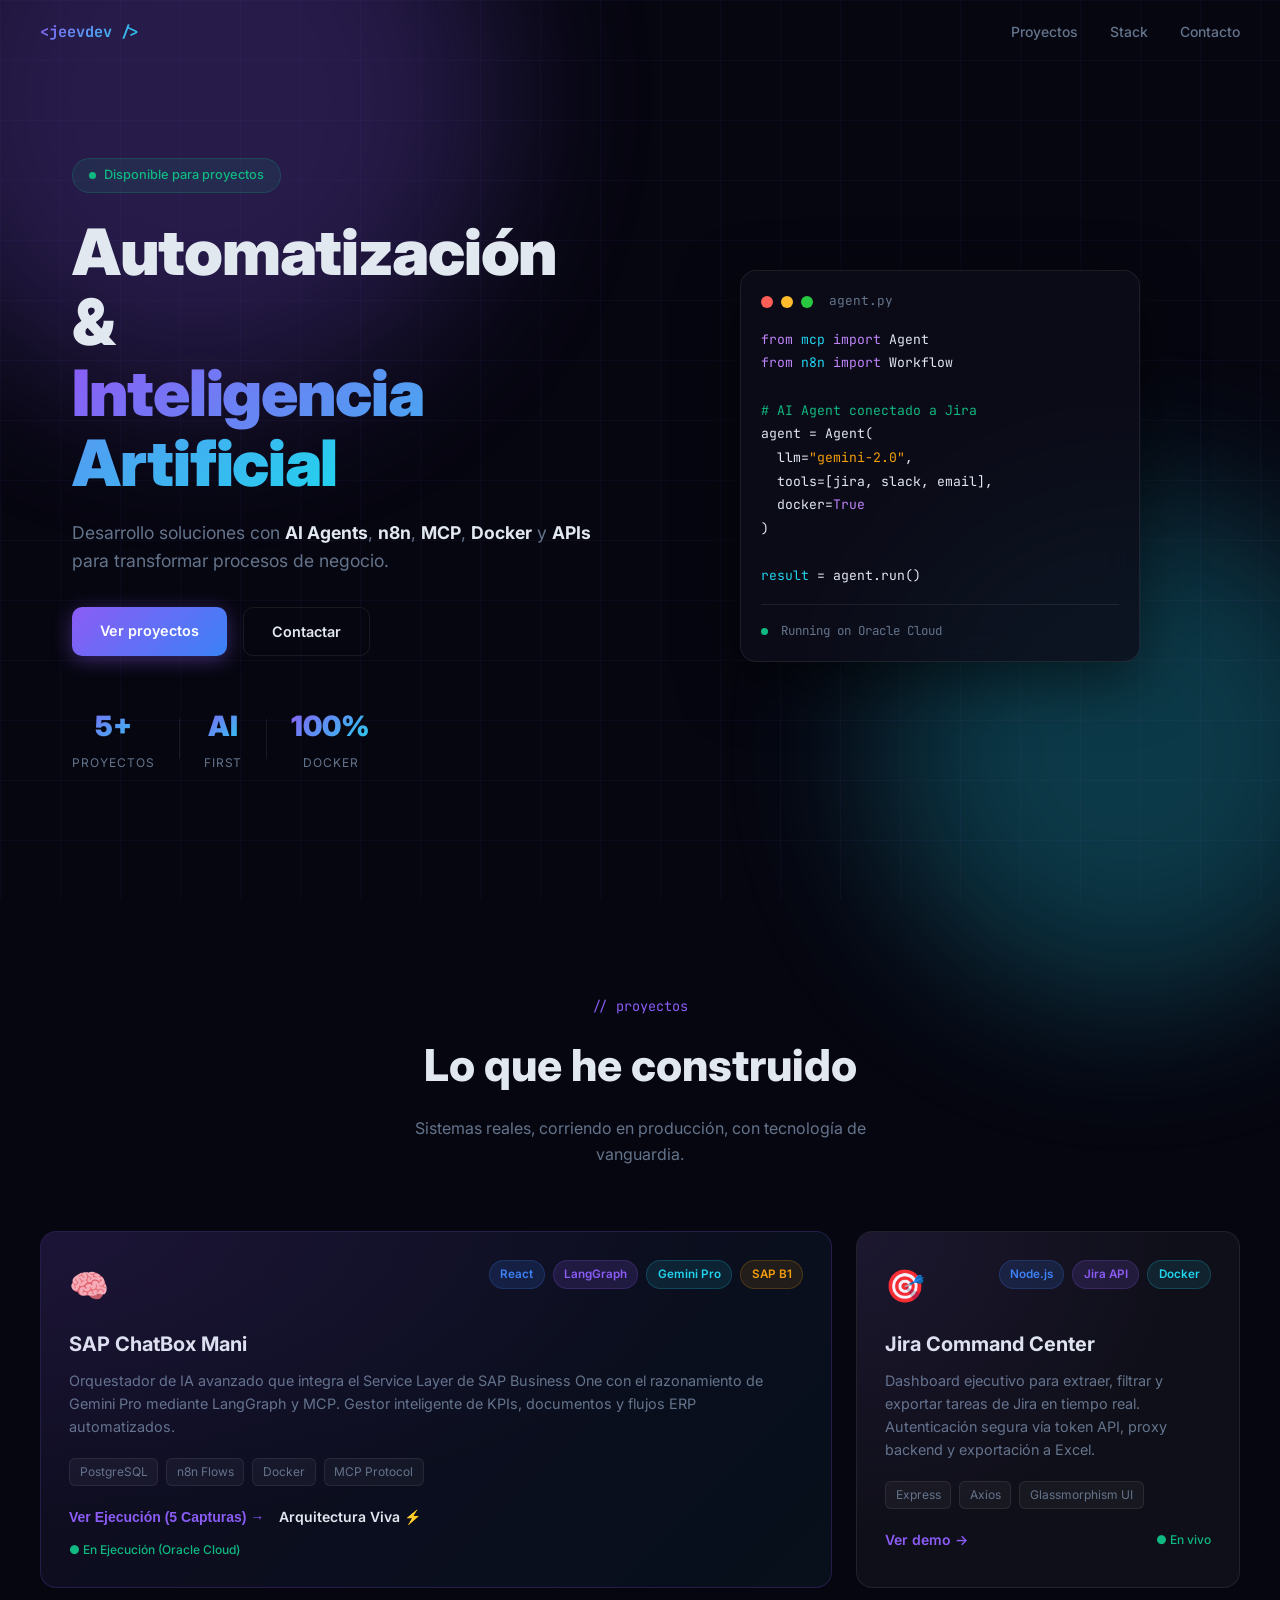
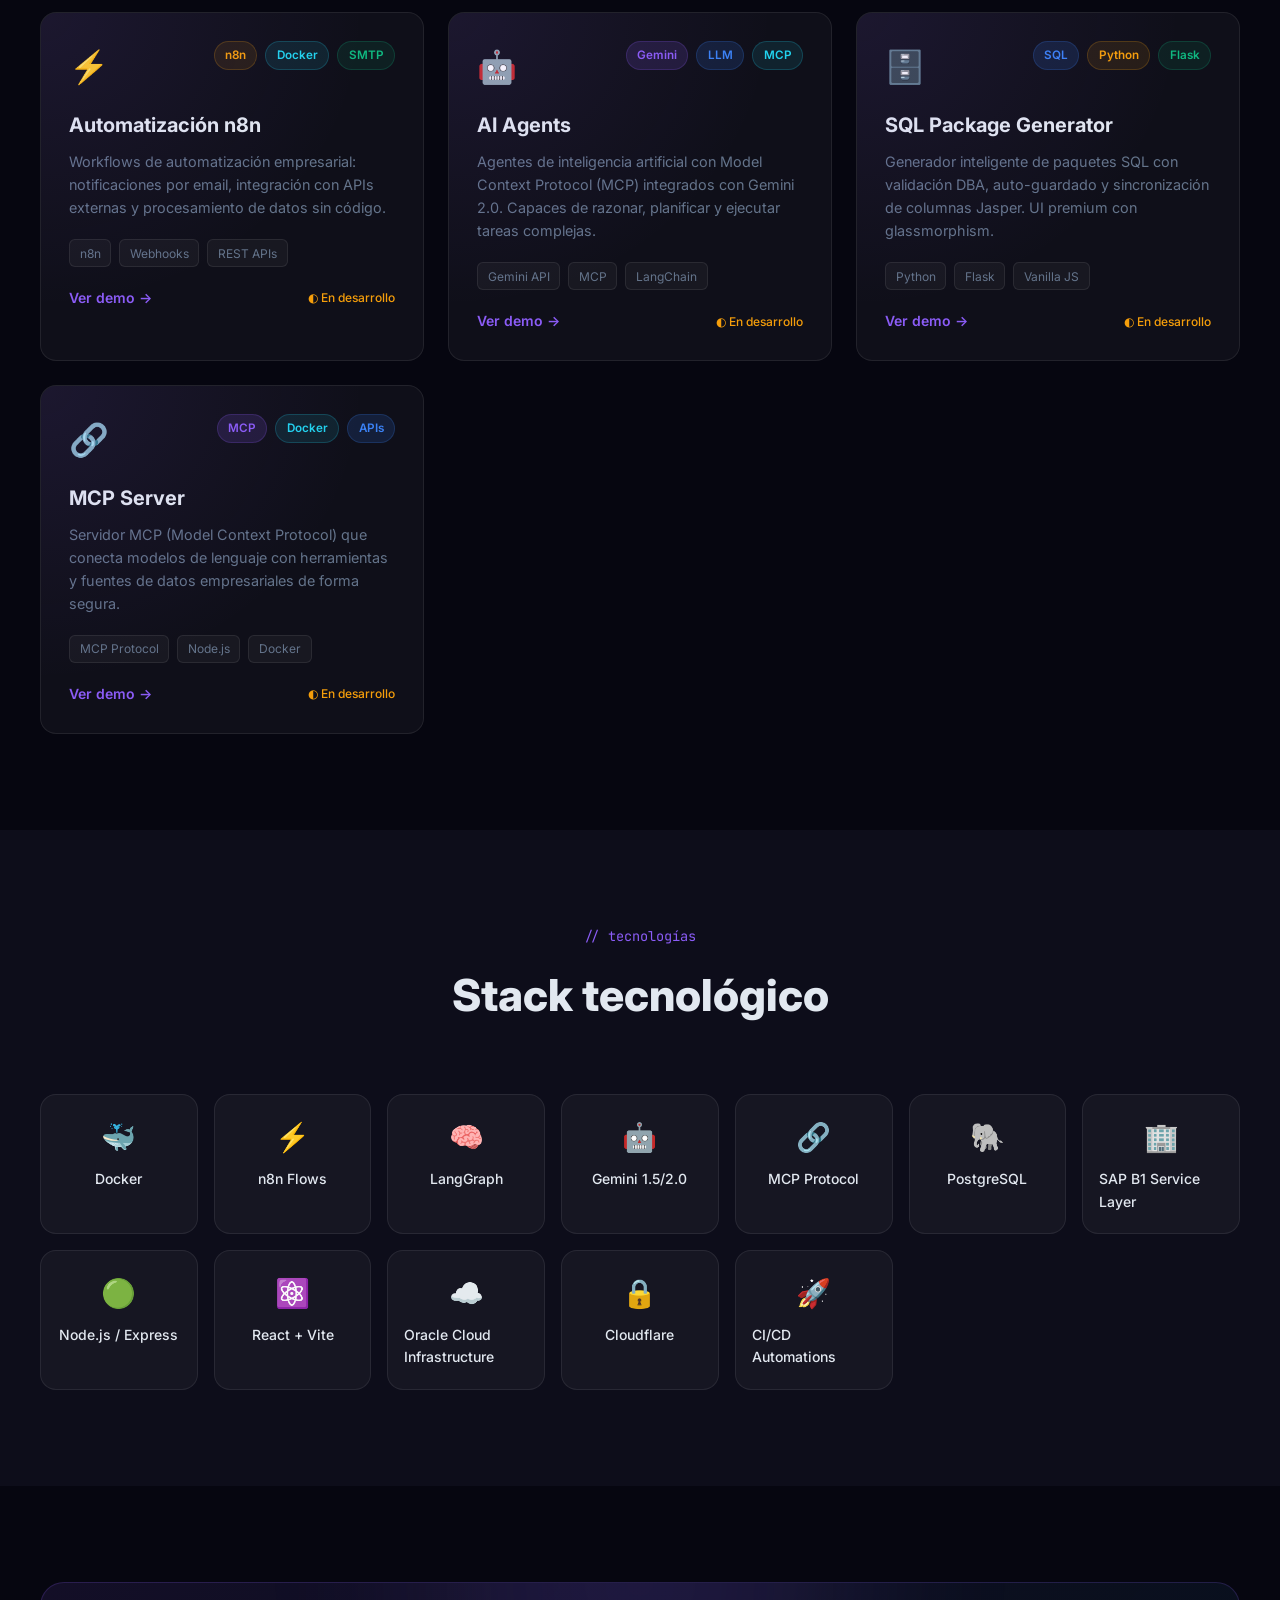
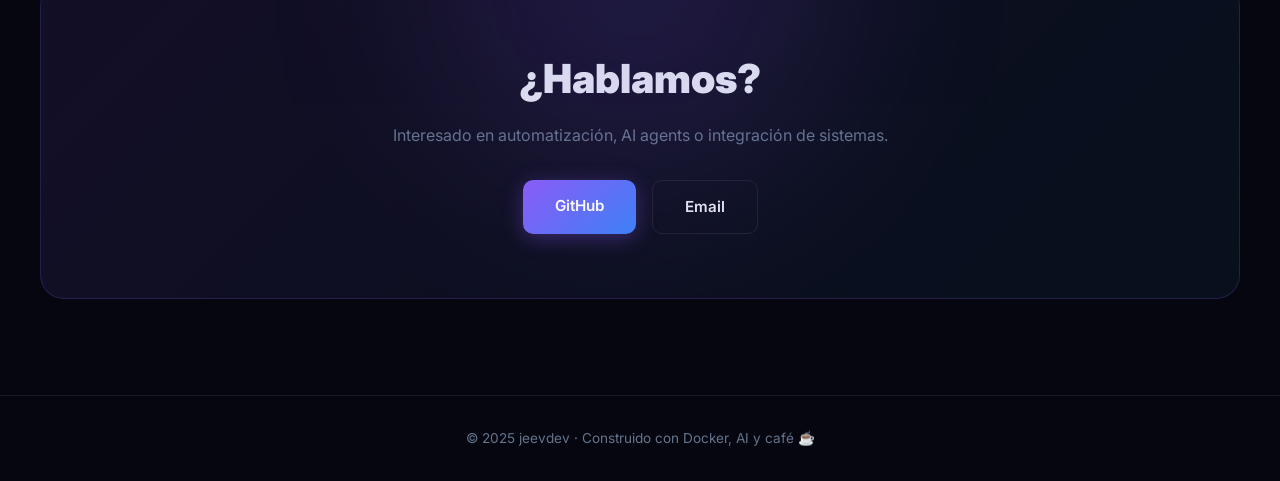
==== commit e585ad63: "feat: upgrade ChatBoxMani to interactive image gallery" ====
--- a/index.html
+++ b/index.html
@@ -120,7 +120,7 @@
           </div>
           <div class="card-footer" style="flex-direction: column; align-items: flex-start; gap: 12px;">
             <div style="display: flex; gap: 15px; width: 100%;">
-              <a href="assets/docs/sap-chatbox-execution.pdf" target="_blank" class="card-link demo-link" style="margin-right:0">Ver Ejecución (PDF) →</a>
+              <button onclick="openGallery()" class="card-link demo-link" style="background: none; border: none; padding: 0; cursor: pointer; text-align: left;">Ver Ejecución (5 Capturas) →</button>
               <a href="assets/docs/sap-chatbox-architecture.html" target="_blank" class="card-link" style="color: var(--accent-cyan); font-weight: 600;">Arquitectura Viva ⚡</a>
             </div>
             <span class="card-status online">● En Ejecución (Oracle Cloud)</span>
@@ -290,5 +290,19 @@
   </footer>
 
   <script src="main.js"></script>
+
+  <!-- MODAL GALLERY -->
+  <div id="gallery-modal" class="modal">
+    <button class="modal-close" onclick="closeGallery()">&times;</button>
+    <div class="modal-content">
+      <img id="modal-img" class="modal-img" src="" alt="ChatBox Mani Execution">
+      <div class="modal-nav">
+        <button class="modal-btn" onclick="prevImg()">&#8249;</button>
+        <button class="modal-btn" onclick="nextImg()">&#8250;</button>
+      </div>
+      <div id="modal-counter" class="modal-counter">1 / 5</div>
+    </div>
+  </div>
+
 </body>
 </html>
--- a/styles.css
+++ b/styles.css
@@ -376,3 +376,53 @@
   .projects-grid { grid-template-columns: 1fr; }
   .stack-grid { grid-template-columns: repeat(3, 1fr); }
 }
+
+/* ─── MODAL GALLERY ─────────────────────────── */
+.modal {
+  display: none;
+  position: fixed; z-index: 1000; inset: 0;
+  background: rgba(6,6,16,0.92);
+  backdrop-filter: blur(15px);
+  align-items: center; justify-content: center;
+}
+.modal.active { display: flex; animation: fadeIn 0.3s ease; }
+.modal-content {
+  position: relative; max-width: 90%; max-height: 80vh;
+  display: flex; align-items: center; justify-content: center;
+}
+.modal-img {
+  max-width: 100%; max-height: 80vh;
+  border-radius: 12px; border: 1px solid var(--border);
+  box-shadow: 0 30px 60px rgba(0,0,0,0.6);
+}
+.modal-close {
+  position: absolute; top: -60px; right: 0;
+  font-size: 3rem; color: #fff; cursor: pointer;
+  background: none; border: none; opacity: 0.6; transition: opacity 0.2s;
+}
+.modal-close:hover { opacity: 1; }
+.modal-nav {
+  position: absolute; top: 50%; width: 110%;
+  display: flex; justify-content: space-between;
+  transform: translateY(-50%); pointer-events: none;
+}
+.modal-btn {
+  background: rgba(255,255,255,0.05); border: 1px solid var(--border);
+  color: #fff; width: 60px; height: 60px; border-radius: 50%;
+  display: flex; align-items: center; justify-content: center;
+  cursor: pointer; pointer-events: auto; transition: all 0.2s;
+  font-size: 2rem; backdrop-filter: blur(5px);
+}
+.modal-btn:hover { background: var(--purple); transform: scale(1.1); }
+.modal-counter {
+  position: absolute; bottom: -50px; left: 50%;
+  transform: translateX(-50%); font-size: 1rem; color: var(--muted);
+  font-family: 'JetBrains Mono', monospace;
+}
+
+@keyframes fadeIn { from { opacity: 0; } to { opacity: 1; } }
+
+@media (max-width: 900px) {
+  .modal-nav { width: 100%; padding: 0 10px; }
+  .modal-btn { width: 45px; height: 45px; font-size: 1.5rem; }
+}
